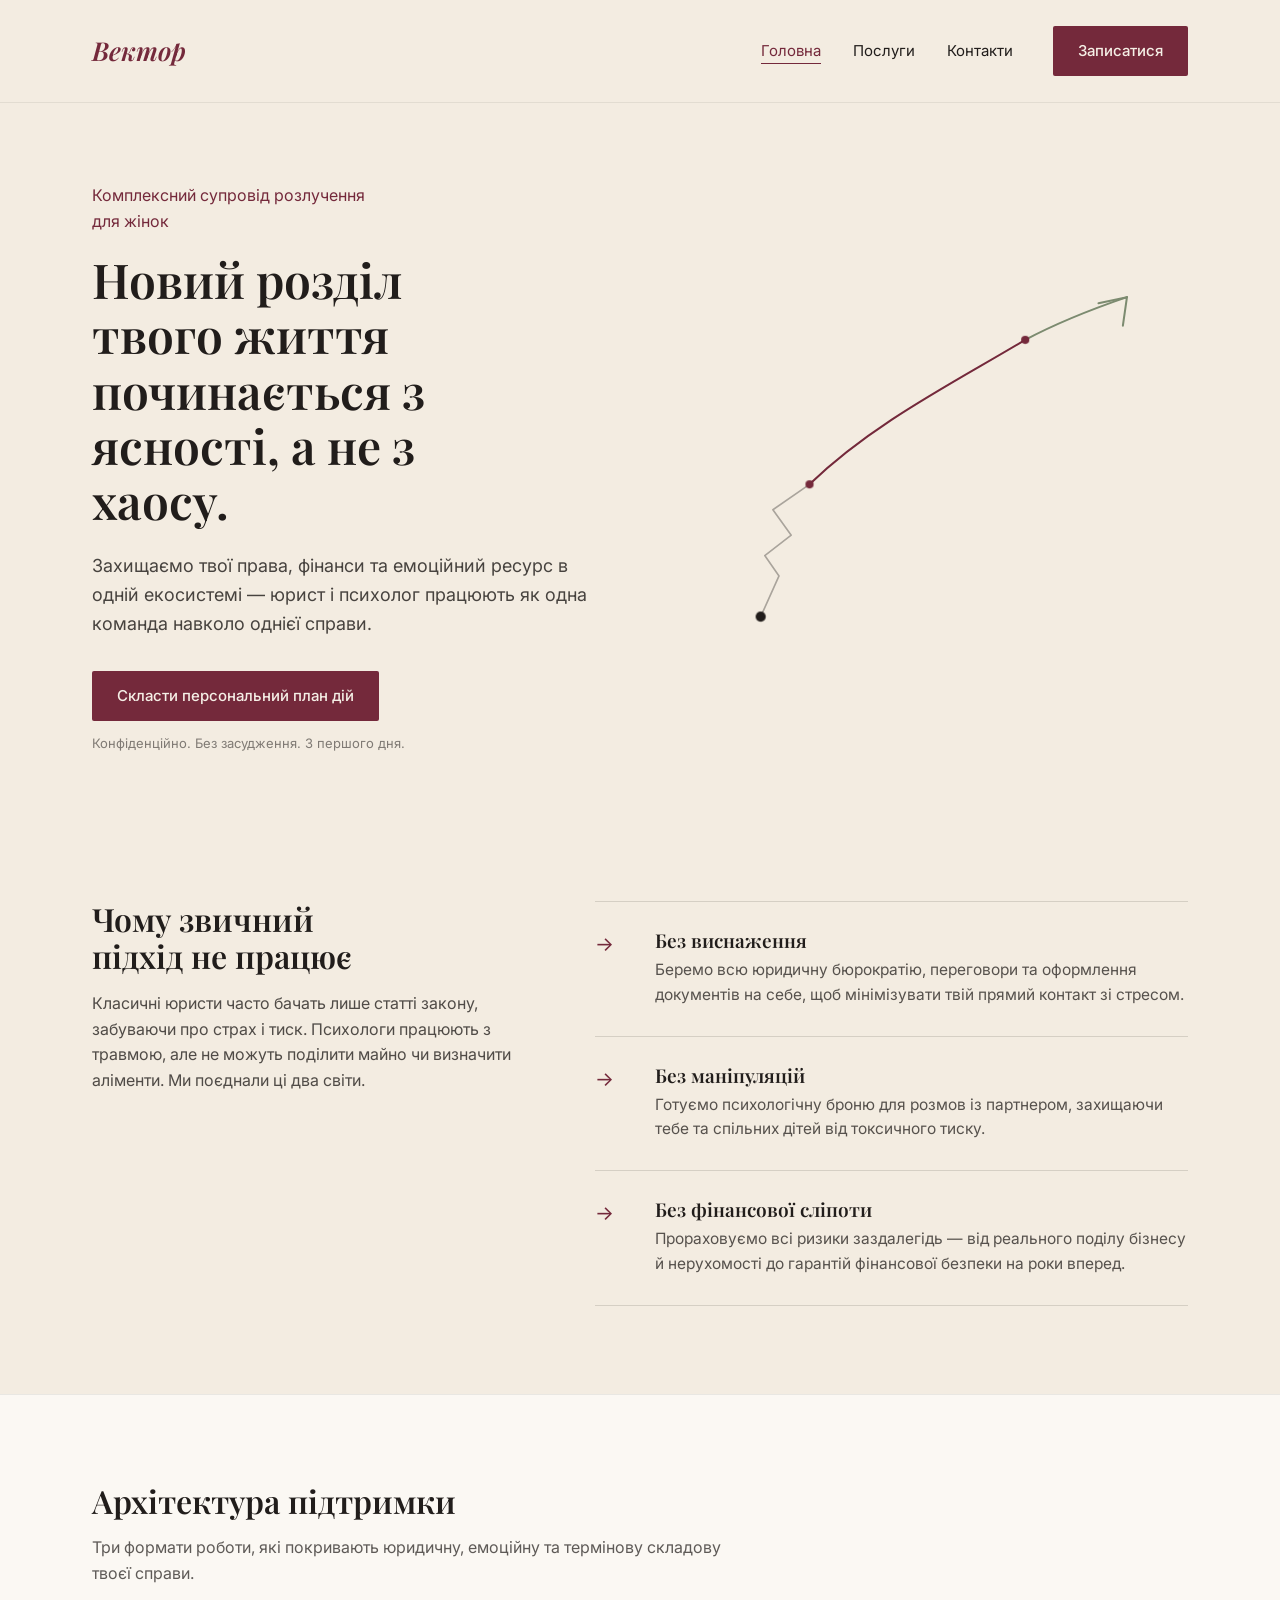
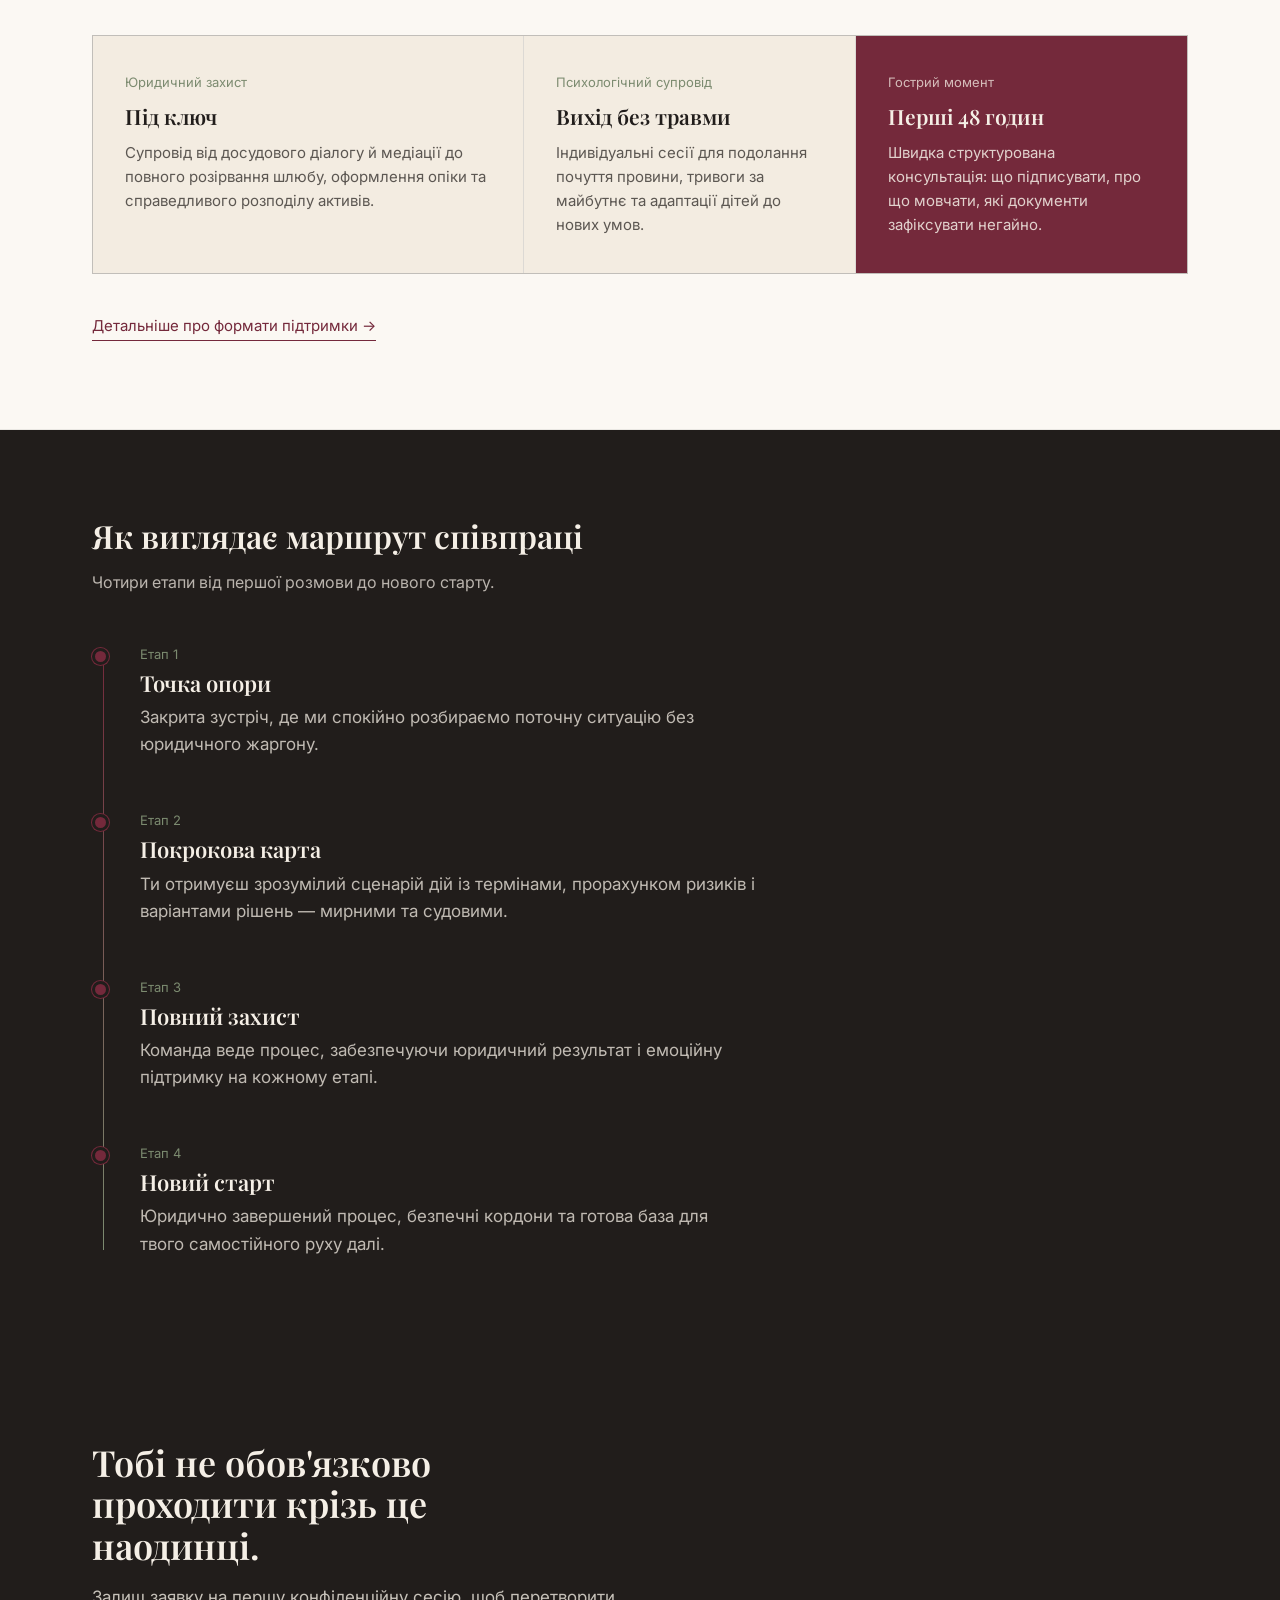
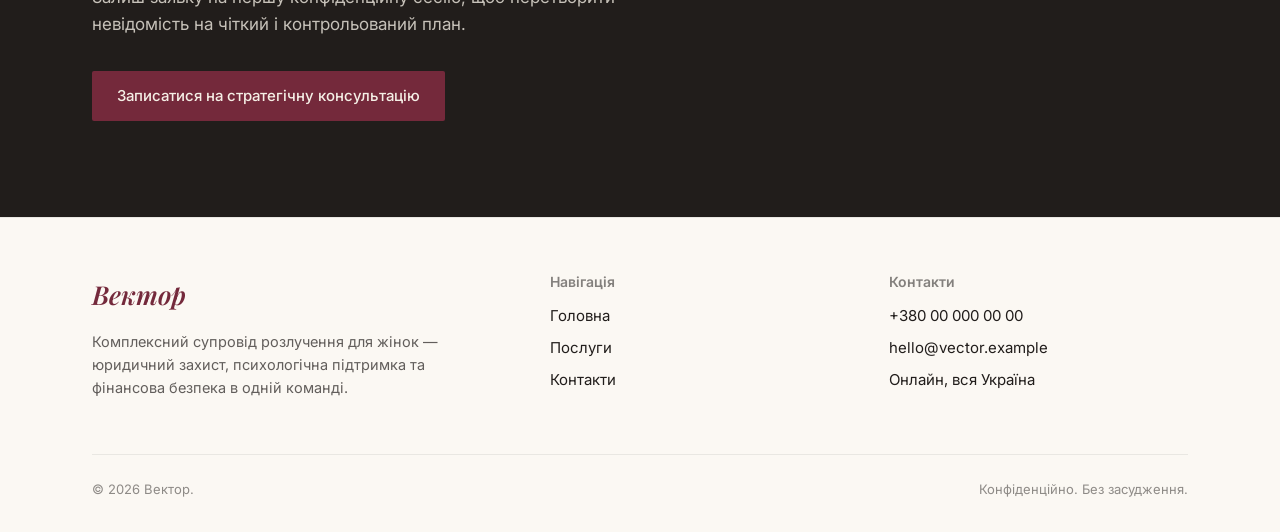
==== index.html @ d1794033 "Add files via upload" ====
<!DOCTYPE html>
<html lang="uk">
<head>
<meta charset="UTF-8">
<meta name="viewport" content="width=device-width, initial-scale=1.0">
<title>Вектор — Супровід розлучення для жінок</title>
<meta name="description" content="Вектор — комплексний супровід розлучення для жінок: юридичний захист, психологічна підтримка та фінансова безпека в одній команді.">
<link rel="stylesheet" href="css/style.css">
<link rel="icon" type="image/x-icon" href="favicon.ico">
<link rel="icon" type="image/png" sizes="32x32" href="favicon-32.png">
<link rel="icon" type="image/png" sizes="192x192" href="favicon-192.png">
<link rel="apple-touch-icon" href="apple-touch-icon.png">
</head>
<body>

<header class="site-header">
  <div class="container">
    <a href="index.html" class="logo">Вектор</a>
    <nav class="nav">
      <ul class="nav-links">
        <li><a href="index.html" aria-current="page">Головна</a></li>
        <li><a href="services.html">Послуги</a></li>
        <li><a href="contacts.html">Контакти</a></li>
      </ul>
      <a href="contacts.html" class="btn btn-primary nav-cta-desktop">Записатися</a>
      <button class="nav-toggle" aria-label="Меню" aria-expanded="false">☰</button>
    </nav>
  </div>
</header>

<section class="hero">
  <div class="container">
    <div class="hero-grid">
      <div>
        <p class="hero-kicker">Комплексний супровід розлучення для жінок</p>
        <h1>Новий розділ твого життя починається з ясності, а не з хаосу.</h1>
        <p class="hero-lede">Захищаємо твої права, фінанси та емоційний ресурс в одній екосистемі — юрист і психолог працюють як одна команда навколо однієї справи.</p>
        <div class="hero-actions">
          <a href="contacts.html" class="btn btn-primary">Скласти персональний план дій</a>
          <span class="hero-microtext">Конфіденційно. Без засудження. З першого дня.</span>
        </div>
      </div>
      <div>
        <svg class="vector-graphic" viewBox="0 0 460 460" fill="none" xmlns="http://www.w3.org/2000/svg">
          <path class="v-rough" d="M40 380 L58 340 L44 320 L70 300 L52 275 L88 250" stroke="#211D1B" stroke-width="1.6" stroke-linecap="round" stroke-linejoin="round" opacity="0.35"/>
          <path class="v-line-1" d="M88 250 C 150 190, 230 150, 300 108" stroke="#74293B" stroke-width="2" stroke-linecap="round"/>
          <path class="v-line-2" d="M300 108 C 330 92, 365 78, 400 66" stroke="#7C8B70" stroke-width="2" stroke-linecap="round"/>
          <path class="v-arrow" d="M400 66 L 372 72 M400 66 L 396 94" stroke="#7C8B70" stroke-width="2" stroke-linecap="round"/>
          <circle class="v-dot" cx="40" cy="380" r="5" fill="#211D1B" opacity="0.35"/>
          <circle class="v-dot" cx="88" cy="250" r="4" fill="#74293B"/>
          <circle class="v-dot" cx="300" cy="108" r="4" fill="#74293B"/>
        </svg>
      </div>
    </div>
  </div>
</section>

<section class="section">
  <div class="container">
    <div class="philosophy-grid">
      <div class="philosophy-intro reveal">
        <h2>Чому звичний підхід не працює</h2>
        <p>Класичні юристи часто бачать лише статті закону, забуваючи про страх і тиск. Психологи працюють з травмою, але не можуть поділити майно чи визначити аліменти. Ми поєднали ці два світи.</p>
      </div>
      <div class="philosophy-list">
        <div class="philosophy-item reveal">
          <span class="mark">→</span>
          <div>
            <h3>Без виснаження</h3>
            <p>Беремо всю юридичну бюрократію, переговори та оформлення документів на себе, щоб мінімізувати твій прямий контакт зі стресом.</p>
          </div>
        </div>
        <div class="philosophy-item reveal reveal-delay-1">
          <span class="mark">→</span>
          <div>
            <h3>Без маніпуляцій</h3>
            <p>Готуємо психологічну броню для розмов із партнером, захищаючи тебе та спільних дітей від токсичного тиску.</p>
          </div>
        </div>
        <div class="philosophy-item reveal reveal-delay-2">
          <span class="mark">→</span>
          <div>
            <h3>Без фінансової сліпоти</h3>
            <p>Прораховуємо всі ризики заздалегідь — від реального поділу бізнесу й нерухомості до гарантій фінансової безпеки на роки вперед.</p>
          </div>
        </div>
      </div>
    </div>
  </div>
</section>

<section class="section section-alt">
  <div class="container">
    <div class="section-head reveal">
      <h2>Архітектура підтримки</h2>
      <p class="desc">Три формати роботи, які покривають юридичну, емоційну та термінову складову твоєї справи.</p>
    </div>
    <div class="services-teaser reveal">
      <div class="service-block">
        <span class="tag">Юридичний захист</span>
        <h3>Під ключ</h3>
        <p>Супровід від досудового діалогу й медіації до повного розірвання шлюбу, оформлення опіки та справедливого розподілу активів.</p>
      </div>
      <div class="service-block">
        <span class="tag">Психологічний супровід</span>
        <h3>Вихід без травми</h3>
        <p>Індивідуальні сесії для подолання почуття провини, тривоги за майбутнє та адаптації дітей до нових умов.</p>
      </div>
      <div class="service-block express">
        <span class="tag">Гострий момент</span>
        <h3>Перші 48 годин</h3>
        <p>Швидка структурована консультація: що підписувати, про що мовчати, які документи зафіксувати негайно.</p>
      </div>
    </div>
    <a href="services.html" class="teaser-link">Детальніше про формати підтримки →</a>
  </div>
</section>

<section class="section section-dark">
  <div class="container">
    <div class="section-head reveal">
      <h2>Як виглядає маршрут співпраці</h2>
      <p class="desc">Чотири етапи від першої розмови до нового старту.</p>
    </div>
    <div class="journey">
      <div class="journey-step">
        <span class="step-num">Етап 1</span>
        <h3>Точка опори</h3>
        <p>Закрита зустріч, де ми спокійно розбираємо поточну ситуацію без юридичного жаргону.</p>
      </div>
      <div class="journey-step">
        <span class="step-num">Етап 2</span>
        <h3>Покрокова карта</h3>
        <p>Ти отримуєш зрозумілий сценарій дій із термінами, прорахунком ризиків і варіантами рішень — мирними та судовими.</p>
      </div>
      <div class="journey-step">
        <span class="step-num">Етап 3</span>
        <h3>Повний захист</h3>
        <p>Команда веде процес, забезпечуючи юридичний результат і емоційну підтримку на кожному етапі.</p>
      </div>
      <div class="journey-step">
        <span class="step-num">Етап 4</span>
        <h3>Новий старт</h3>
        <p>Юридично завершений процес, безпечні кордони та готова база для твого самостійного руху далі.</p>
      </div>
    </div>
  </div>
</section>

<div class="cta-banner">
  <div class="container reveal">
    <h2>Тобі не обов'язково проходити крізь це наодинці.</h2>
    <p>Залиш заявку на першу конфіденційну сесію, щоб перетворити невідомість на чіткий і контрольований план.</p>
    <a href="contacts.html" class="btn btn-primary" style="margin-top:16px;">Записатися на стратегічну консультацію</a>
  </div>
</div>

<footer class="site-footer">
  <div class="container">
    <div class="footer-grid">
      <div>
        <a href="index.html" class="logo">Вектор</a>
        <p style="margin-top:14px;">Комплексний супровід розлучення для жінок — юридичний захист, психологічна підтримка та фінансова безпека в одній команді.</p>
      </div>
      <div>
        <h4>Навігація</h4>
        <ul>
          <li><a href="index.html">Головна</a></li>
          <li><a href="services.html">Послуги</a></li>
          <li><a href="contacts.html">Контакти</a></li>
        </ul>
      </div>
      <div>
        <h4>Контакти</h4>
        <ul>
          <li><a href="tel:+380000000000">+380 00 000 00 00</a></li>
          <li><a href="mailto:hello@vector.example">hello@vector.example</a></li>
          <li>Онлайн, вся Україна</li>
        </ul>
      </div>
    </div>
    <div class="footer-bottom">
      <span>© 2026 Вектор.</span>
      <span>Конфіденційно. Без засудження.</span>
    </div>
  </div>
</footer>

<script src="js/script.js"></script>
</body>
</html>
---- css/style.css ----
@import url('https://fonts.googleapis.com/css2?family=Playfair+Display:ital,wght@0,500;0,600;0,700;1,500;1,600&family=Inter:wght@400;500;600&display=swap');

:root {
  --ink: #211d1b;
  --wine: #74293b;
  --wine-dark: #5a1f2e;
  --sage: #7c8b70;
  --sand: #f3ece1;
  --paper: #fbf8f3;
  --line: rgba(33, 29, 27, 0.14);
  --line-soft: rgba(33, 29, 27, 0.08);
  --cream-text: #f5efe6;
}

* { box-sizing: border-box; }
html { scroll-behavior: smooth; }

body {
  margin: 0;
  background: var(--sand);
  color: var(--ink);
  font-family: 'Inter', -apple-system, BlinkMacSystemFont, sans-serif;
  font-size: 17px;
  line-height: 1.6;
  -webkit-font-smoothing: antialiased;
}

h1, h2, h3, h4 {
  font-family: 'Playfair Display', Georgia, serif;
  font-weight: 600;
  line-height: 1.15;
  margin: 0 0 0.5em;
  color: var(--ink);
}

p { margin: 0 0 1em; }
a { color: inherit; text-decoration: none; }

.container { max-width: 1160px; margin: 0 auto; padding: 0 32px; }
img { max-width: 100%; display: block; }

/* ---------- Header ---------- */

.site-header {
  padding: 26px 0;
  border-bottom: 1px solid var(--line-soft);
  background: var(--sand);
  position: sticky;
  top: 0;
  z-index: 50;
}

.site-header .container { display: flex; align-items: center; justify-content: space-between; }

.logo {
  font-family: 'Playfair Display', serif;
  font-style: italic;
  font-weight: 600;
  font-size: 26px;
  color: var(--wine);
}

.nav { display: flex; align-items: center; gap: 40px; }
.nav-links { list-style: none; display: flex; gap: 32px; margin: 0; padding: 0; font-size: 15px; }
.nav-links a { position: relative; padding-bottom: 4px; transition: color 0.2s ease; }
.nav-links a:hover { color: var(--wine); }
.nav-links a[aria-current="page"] { color: var(--wine); }
.nav-links a[aria-current="page"]::after {
  content: ''; position: absolute; left: 0; right: 0; bottom: 0; height: 1px; background: var(--wine);
}

.btn {
  display: inline-flex; align-items: center; gap: 8px;
  padding: 12px 24px; border-radius: 2px; font-size: 15px; font-weight: 500;
  cursor: pointer; border: 1px solid transparent;
  transition: background 0.2s ease, color 0.2s ease, border-color 0.2s ease, transform 0.2s ease;
}
.btn-primary { background: var(--wine); color: var(--cream-text); }
.btn-primary:hover { background: var(--wine-dark); transform: translateY(-1px); }
.btn-ghost { border-color: var(--ink); color: var(--ink); }
.btn-ghost:hover { background: var(--ink); color: var(--cream-text); }

.nav-toggle { display: none; background: none; border: none; font-size: 24px; cursor: pointer; }

/* ---------- Hero ---------- */

.hero { padding: 80px 0 60px; position: relative; overflow: hidden; }
.hero-grid { display: grid; grid-template-columns: 1.1fr 0.9fr; gap: 56px; align-items: center; }

.hero-kicker { font-size: 16px; color: var(--wine); margin-bottom: 18px; max-width: 30ch; }
.hero h1 {
  font-size: 48px; max-width: 14ch; margin-bottom: 24px;
  opacity: 0; transform: translateY(14px);
  animation: heroRise 0.8s ease 0.15s forwards;
}
.hero-lede {
  font-size: 18px; max-width: 46ch; color: rgba(33,29,27,0.82); margin-bottom: 32px;
  opacity: 0; transform: translateY(14px);
  animation: heroRise 0.8s ease 0.35s forwards;
}
.hero-actions {
  display: flex; flex-direction: column; align-items: flex-start; gap: 12px;
  opacity: 0; transform: translateY(14px);
  animation: heroRise 0.8s ease 0.5s forwards;
}
.hero-microtext { font-size: 13px; color: rgba(33,29,27,0.55); }

@keyframes heroRise {
  to { opacity: 1; transform: translateY(0); }
}

.vector-graphic { width: 100%; height: auto; }
.vector-graphic path { stroke-dasharray: 700; stroke-dashoffset: 700; animation: drawLine 1.8s ease forwards; }
.vector-graphic .v-rough { animation-delay: 0.1s; }
.vector-graphic .v-line-1 { animation-delay: 0.5s; }
.vector-graphic .v-line-2 { animation-delay: 1.1s; }
.vector-graphic .v-arrow { animation-delay: 1.4s; stroke-dasharray: 60; stroke-dashoffset: 60; }
.vector-graphic .v-dot { opacity: 0; animation: dotIn 0.4s ease forwards; }
.vector-graphic circle.v-dot:nth-of-type(1) { animation-delay: 0.1s; }
.vector-graphic circle.v-dot:nth-of-type(2) { animation-delay: 0.6s; }
.vector-graphic circle.v-dot:nth-of-type(3) { animation-delay: 1.2s; }

@keyframes drawLine { to { stroke-dashoffset: 0; } }
@keyframes dotIn { to { opacity: 1; } }

/* ---------- Scroll reveal ---------- */

.reveal { opacity: 0; transform: translateY(24px); transition: opacity 0.7s ease, transform 0.7s ease; }
.reveal.is-visible { opacity: 1; transform: translateY(0); }
.reveal-delay-1.is-visible { transition-delay: 0.08s; }
.reveal-delay-2.is-visible { transition-delay: 0.16s; }
.reveal-delay-3.is-visible { transition-delay: 0.24s; }

/* ---------- Sections ---------- */

.section { padding: 88px 0; }
.section-alt { background: var(--paper); border-top: 1px solid var(--line-soft); border-bottom: 1px solid var(--line-soft); }
.section-dark { background: var(--ink); color: var(--cream-text); }
.section-dark h2, .section-dark h3 { color: var(--cream-text); }

.philosophy-grid { display: grid; grid-template-columns: 0.85fr 1.15fr; gap: 64px; }
.philosophy-intro h2 { font-size: 32px; max-width: 16ch; }
.philosophy-intro p { color: rgba(33,29,27,0.78); font-size: 16px; }

.philosophy-list { border-top: 1px solid var(--line); }
.philosophy-item {
  display: grid; grid-template-columns: 40px 1fr; gap: 20px; padding: 28px 0;
  border-bottom: 1px solid var(--line);
  transition: padding-left 0.3s ease;
}
.philosophy-item:hover { padding-left: 8px; }
.philosophy-item .mark {
  color: var(--wine); font-size: 20px; line-height: 1.4;
  display: inline-block; transition: transform 0.3s ease;
}
.philosophy-item:hover .mark { transform: translateX(6px); }
.philosophy-item h3 { font-size: 19px; margin-bottom: 6px; }
.philosophy-item p { color: rgba(33,29,27,0.75); font-size: 15.5px; margin: 0; }

.section-head { max-width: 60ch; margin-bottom: 48px; }
.section-head h2 { font-size: 32px; }
.section-head .desc { color: rgba(33,29,27,0.72); font-size: 16px; }
.section-dark .section-head .desc { color: rgba(245,239,230,0.72); }

.services-teaser { display: grid; grid-template-columns: 1.3fr 1fr 1fr; gap: 1px; background: var(--line); border: 1px solid var(--line); }
.service-block { background: var(--sand); padding: 36px 32px; transition: background 0.3s ease; }
.service-block:hover { background: var(--paper); }
.service-block.express { background: var(--wine); color: var(--cream-text); }
.service-block.express:hover { background: var(--wine-dark); }
.service-block.express h3 { color: var(--cream-text); }
.service-block.express .tag { color: rgba(245,239,230,0.75); }
.service-block .tag { font-size: 13px; color: var(--sage); margin-bottom: 12px; display: block; }
.service-block h3 { font-size: 21px; margin-bottom: 12px; }
.service-block p { font-size: 15px; color: rgba(33,29,27,0.72); margin: 0; }
.service-block.express p { color: rgba(245,239,230,0.85); }

.teaser-link { margin-top: 40px; display: inline-flex; gap: 8px; font-size: 15px; color: var(--wine); border-bottom: 1px solid var(--wine); padding-bottom: 2px; transition: gap 0.2s ease; }
.teaser-link:hover { gap: 14px; }

/* ---------- Journey / timeline ---------- */

.journey { position: relative; padding-left: 48px; }
.journey::before {
  content: ''; position: absolute; left: 11px; top: 8px; width: 1px;
  background: linear-gradient(180deg, var(--wine), var(--sage));
  height: 0%;
  transition: height 1.2s ease;
}
.journey.in-view::before { height: calc(100% - 16px); }

.journey-step { position: relative; padding-bottom: 52px; }
.journey-step:last-child { padding-bottom: 0; }
.journey-step::before {
  content: ''; position: absolute; left: -48px; top: 4px; width: 11px; height: 11px; border-radius: 50%;
  background: var(--wine); border: 3px solid var(--ink); box-shadow: 0 0 0 1px var(--wine);
  transform: scale(0); transition: transform 0.4s ease;
}
.journey.in-view .journey-step::before { transform: scale(1); }
.journey-step:nth-child(1)::before { transition-delay: 0.1s; }
.journey-step:nth-child(2)::before { transition-delay: 0.5s; }
.journey-step:nth-child(3)::before { transition-delay: 0.9s; }
.journey-step:nth-child(4)::before { transition-delay: 1.3s; }

.journey-step .step-num { font-size: 13px; color: var(--sage); margin-bottom: 6px; display: block; }
.journey-step h3 { font-size: 22px; margin-bottom: 8px; }
.journey-step p { color: rgba(245,239,230,0.75); max-width: 56ch; margin: 0; }

/* ---------- CTA banner ---------- */

.cta-banner { background: var(--ink); color: var(--cream-text); padding: 96px 0; text-align: left; }
.cta-banner h2 { color: var(--cream-text); font-size: 36px; max-width: 20ch; }
.cta-banner p { max-width: 50ch; color: rgba(245,239,230,0.78); font-size: 17px; }

/* ---------- Footer ---------- */

.site-footer { padding: 56px 0 32px; background: var(--paper); border-top: 1px solid var(--line-soft); }
.footer-grid { display: grid; grid-template-columns: 1.4fr 1fr 1fr; gap: 40px; margin-bottom: 40px; }
.footer-grid h4 { font-family: 'Inter', sans-serif; font-weight: 600; font-size: 14px; margin-bottom: 14px; color: rgba(33,29,27,0.55); }
.footer-grid ul { list-style: none; padding: 0; margin: 0; display: flex; flex-direction: column; gap: 8px; font-size: 15px; }
.footer-grid p { color: rgba(33,29,27,0.7); font-size: 14.5px; max-width: 40ch; }
.footer-bottom { display: flex; justify-content: space-between; font-size: 13px; color: rgba(33,29,27,0.5); border-top: 1px solid var(--line-soft); padding-top: 24px; }

/* ---------- Page hero ---------- */

.page-hero { padding: 64px 0 56px; border-bottom: 1px solid var(--line-soft); }
.page-hero .kicker { color: var(--wine); font-size: 15px; margin-bottom: 14px; }
.page-hero h1 { font-size: 40px; max-width: 20ch; }
.page-hero .desc { font-size: 17px; max-width: 55ch; color: rgba(33,29,27,0.75); }

/* ---------- Services detail rows ---------- */

.service-detail { display: grid; grid-template-columns: 0.5fr 1.5fr; gap: 48px; padding: 56px 0; border-bottom: 1px solid var(--line); }
.service-detail:first-child { padding-top: 0; }
.service-detail:last-child { border-bottom: none; }
.service-detail .label-col .tag { color: var(--sage); font-size: 14px; display: block; margin-bottom: 10px; }
.service-detail .label-col h3 { font-size: 26px; }
.service-detail .body-col p { font-size: 16px; color: rgba(33,29,27,0.78); }
.service-detail .body-col ul { margin: 20px 0 0; padding: 0; list-style: none; }
.service-detail .body-col li { position: relative; padding-left: 22px; margin-bottom: 12px; font-size: 15.5px; color: rgba(33,29,27,0.82); }
.service-detail .body-col li::before { content: ''; position: absolute; left: 0; top: 9px; width: 10px; height: 1px; background: var(--wine); }

/* ---------- Contact page ---------- */

.contact-grid { display: grid; grid-template-columns: 0.9fr 1.1fr; gap: 64px; padding: 72px 0 96px; }
.contact-info .item { margin-bottom: 28px; }
.contact-info .item .label { font-size: 13px; color: var(--sage); margin-bottom: 4px; }
.contact-info .item .value { font-size: 18px; }
.contact-info .note { margin-top: 40px; padding: 20px; background: var(--paper); border: 1px solid var(--line); font-size: 14.5px; color: rgba(33,29,27,0.7); }

.form-card { background: var(--ink); color: var(--cream-text); padding: 40px; border-radius: 2px; }
.form-card h3 { color: var(--cream-text); font-size: 22px; margin-bottom: 8px; }
.form-card .sub { color: rgba(245,239,230,0.65); font-size: 14.5px; margin-bottom: 28px; }
.field { margin-bottom: 20px; }
.field label { display: block; font-size: 13px; color: rgba(245,239,230,0.7); margin-bottom: 6px; }
.field input, .field textarea {
  width: 100%; padding: 12px 14px; background: rgba(245,239,230,0.08);
  border: 1px solid rgba(245,239,230,0.25); border-radius: 2px; color: var(--cream-text);
  font-family: 'Inter', sans-serif; font-size: 15px; transition: border-color 0.2s ease;
}
.field input:focus, .field textarea:focus { outline: none; border-color: var(--sage); }
.field textarea { resize: vertical; min-height: 100px; }
.field input::placeholder, .field textarea::placeholder { color: rgba(245,239,230,0.4); }
.form-note { font-size: 13px; color: rgba(245,239,230,0.5); margin-top: 16px; }

/* ---------- Responsive ---------- */

@media (max-width: 860px) {
  .hero-grid, .philosophy-grid, .contact-grid { grid-template-columns: 1fr; }
  .services-teaser { grid-template-columns: 1fr; }
  .service-detail { grid-template-columns: 1fr; gap: 16px; }
  .footer-grid { grid-template-columns: 1fr; gap: 28px; }
  .nav-links, .nav-cta-desktop { display: none; }
  .nav-toggle { display: block; }
  .hero h1 { font-size: 36px; }
  .cta-banner h2 { font-size: 28px; }
}
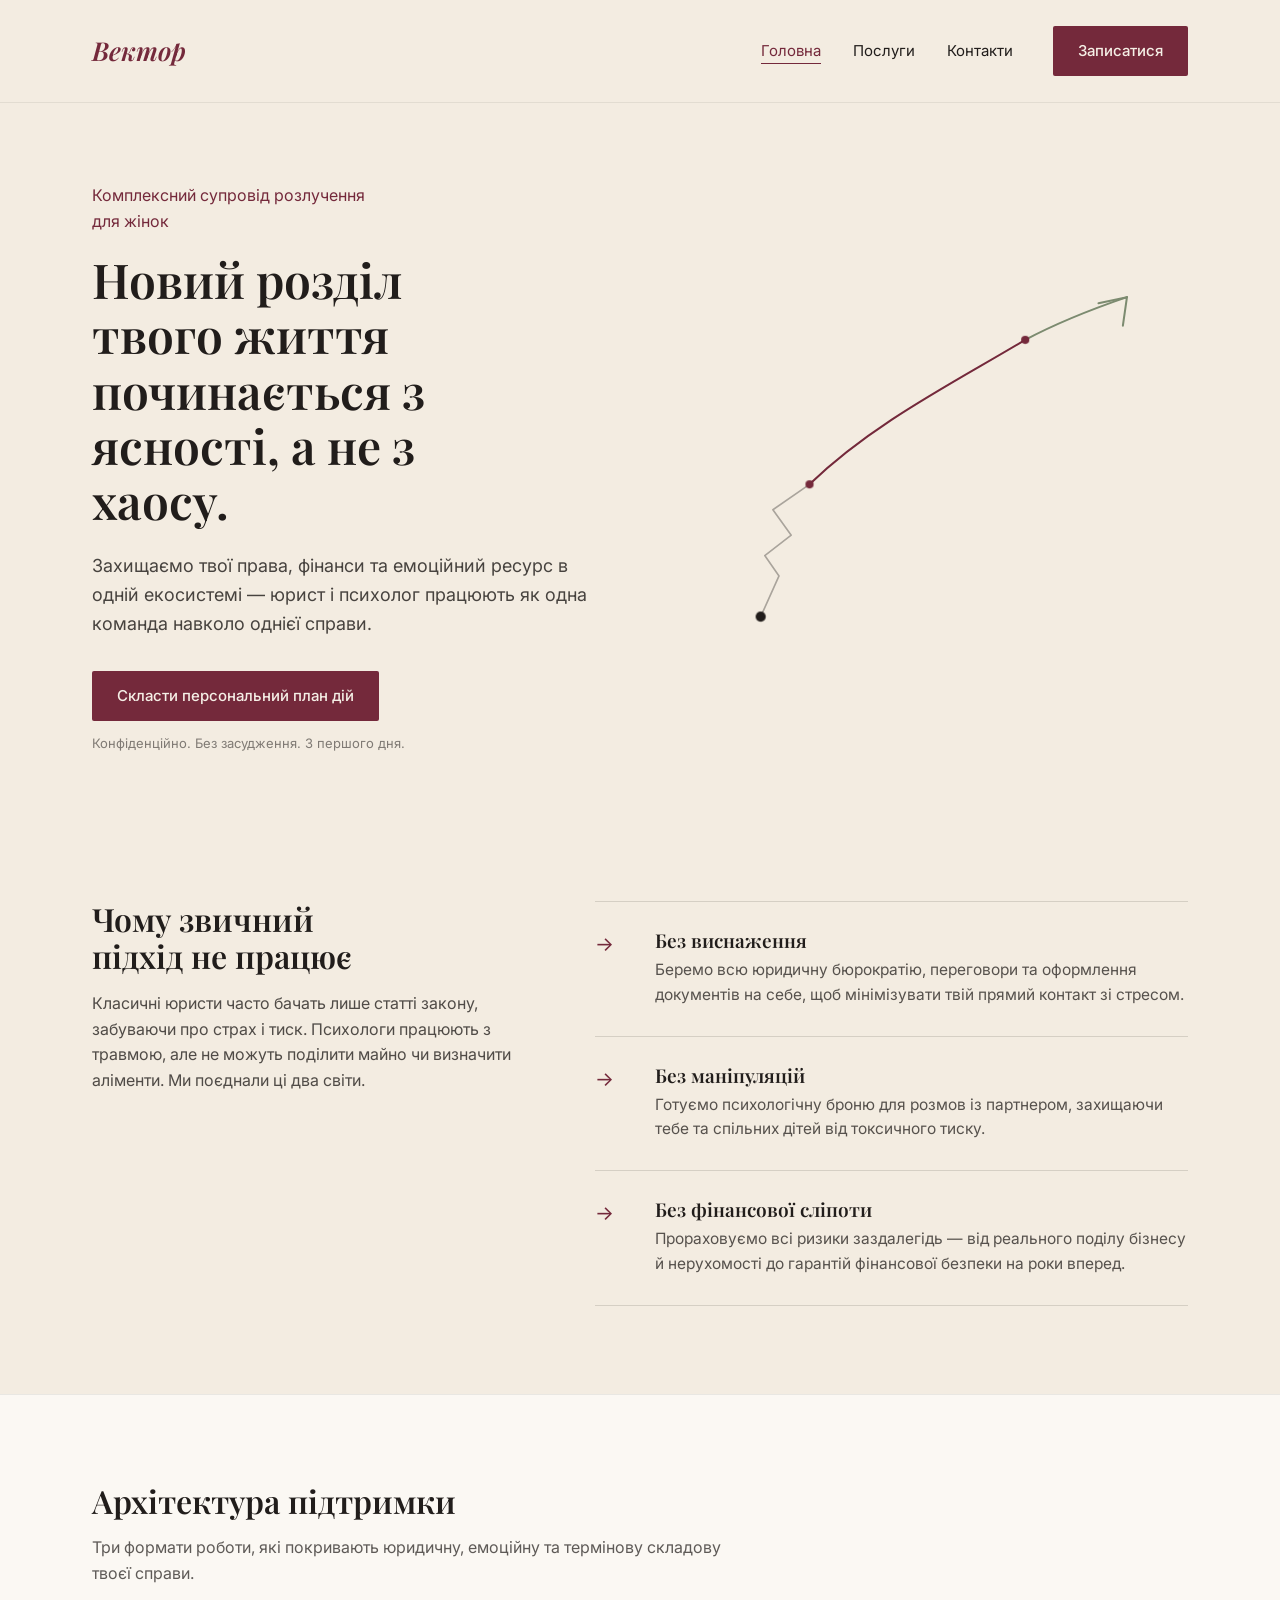
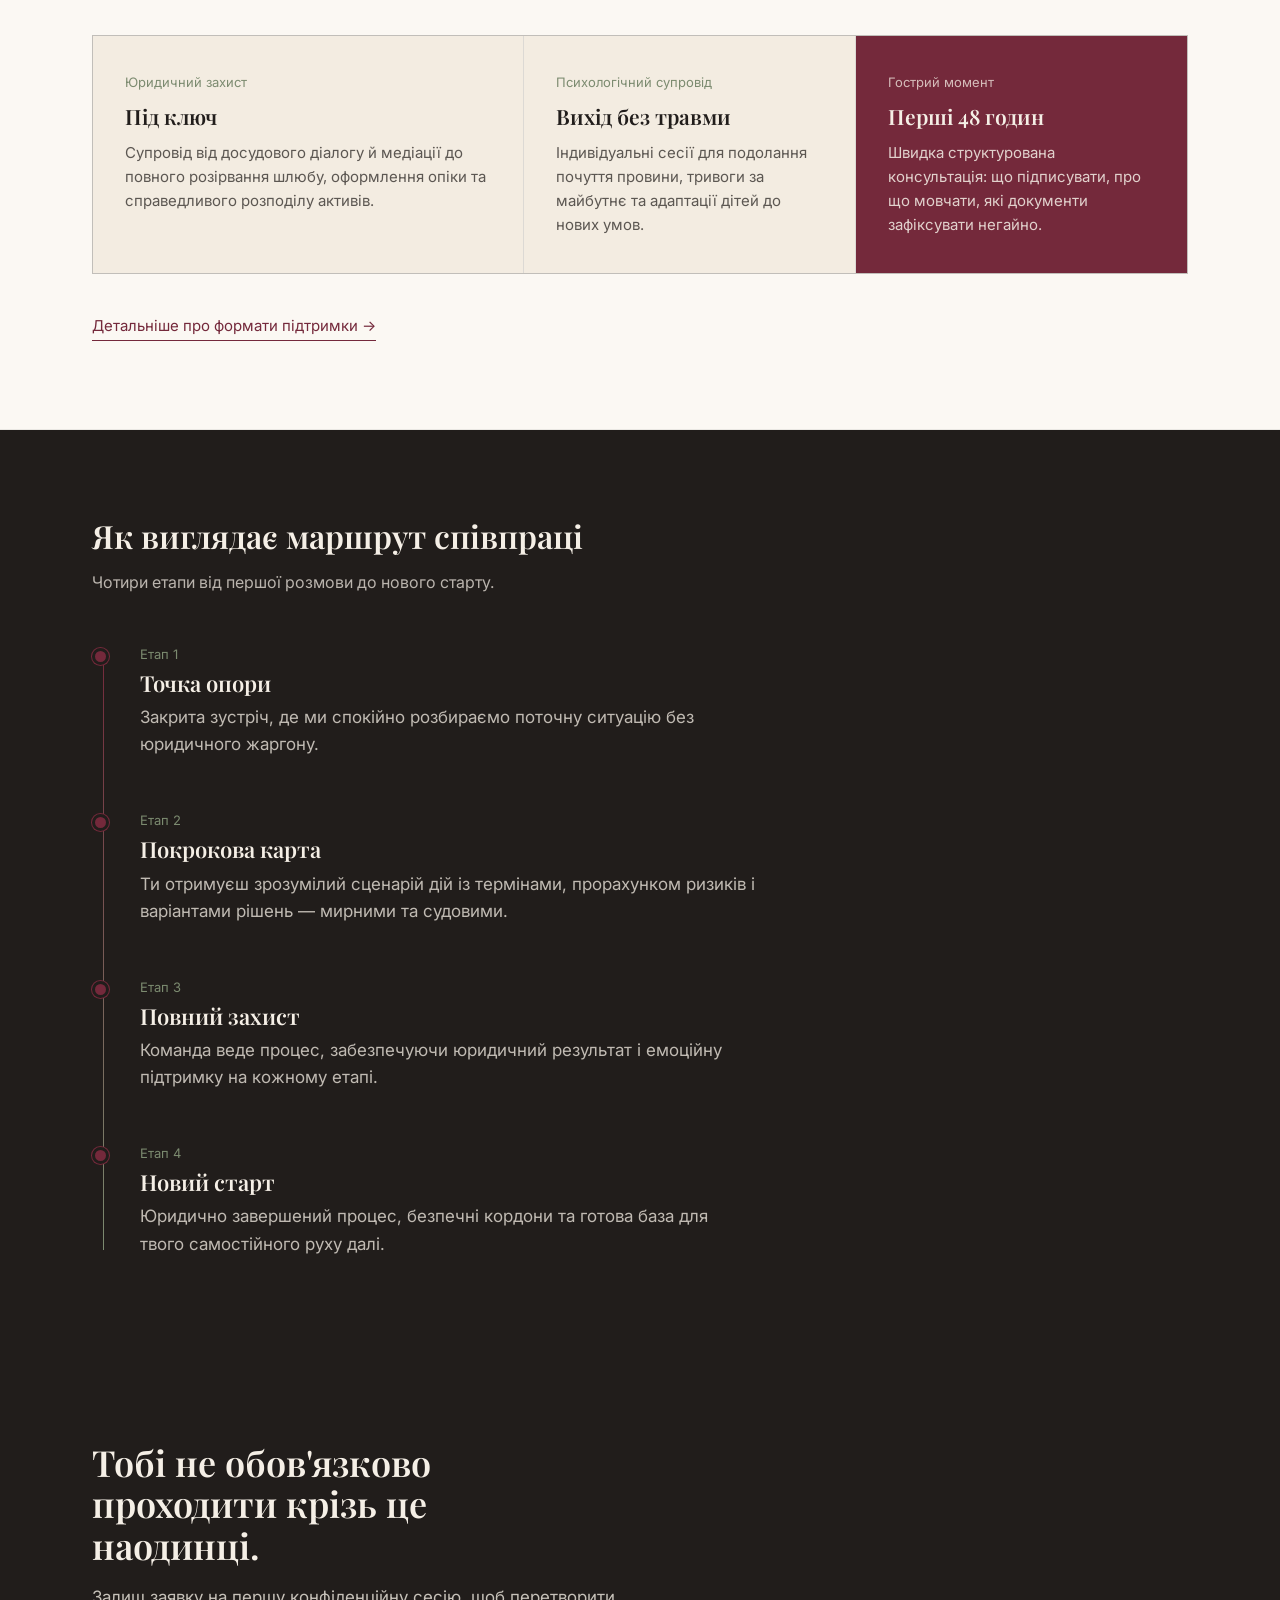
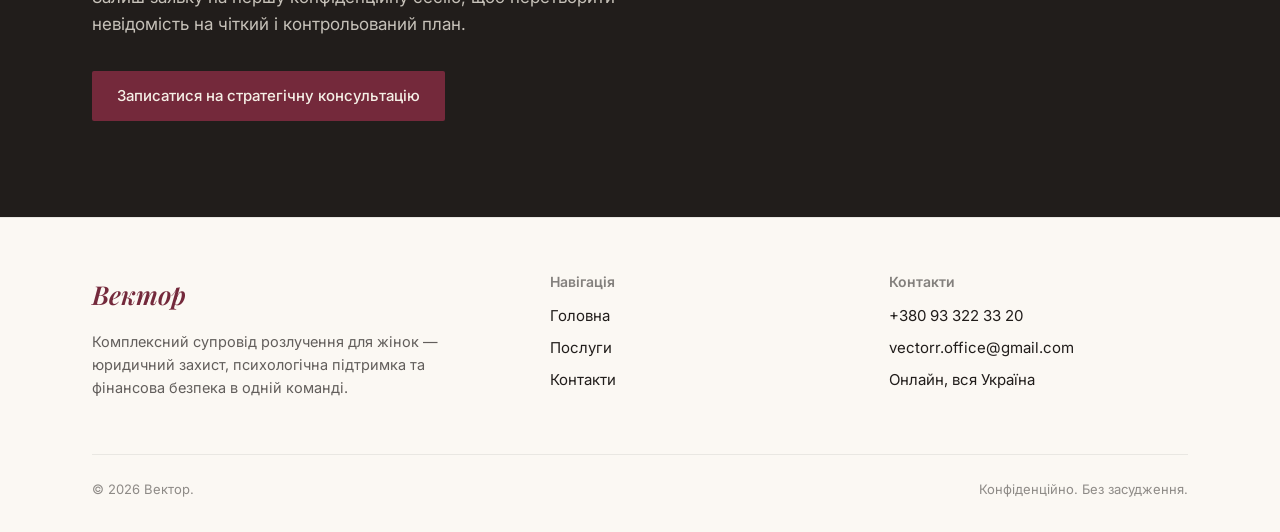
==== commit c72a8be1: "Update index.html" ====
--- a/index.html
+++ b/index.html
@@ -1,3 +1,4 @@
+
 <!DOCTYPE html>
 <html lang="uk">
 <head>
@@ -173,8 +174,8 @@
       <div>
         <h4>Контакти</h4>
         <ul>
-          <li><a href="tel:+380000000000">+380 00 000 00 00</a></li>
-          <li><a href="mailto:hello@vector.example">hello@vector.example</a></li>
+          <li><a href="tel:+380933223320">+380 93 322 33 20</a></li>
+          <li><a href="mailto:vectorr.office@gmail.com">vectorr.office@gmail.com</a></li>
           <li>Онлайн, вся Україна</li>
         </ul>
       </div>
--- a/css/style.css
+++ b/css/style.css
@@ -262,6 +262,9 @@
 .field input::placeholder, .field textarea::placeholder { color: rgba(245,239,230,0.4); }
 .form-note { font-size: 13px; color: rgba(245,239,230,0.5); margin-top: 16px; }
 
+.hs-form-wrapper { background: var(--cream-text); padding: 24px; border-radius: 2px; }
+.hs-form-wrapper * { color: var(--ink) !important; }
+
 /* ---------- Responsive ---------- */
 
 @media (max-width: 860px) {
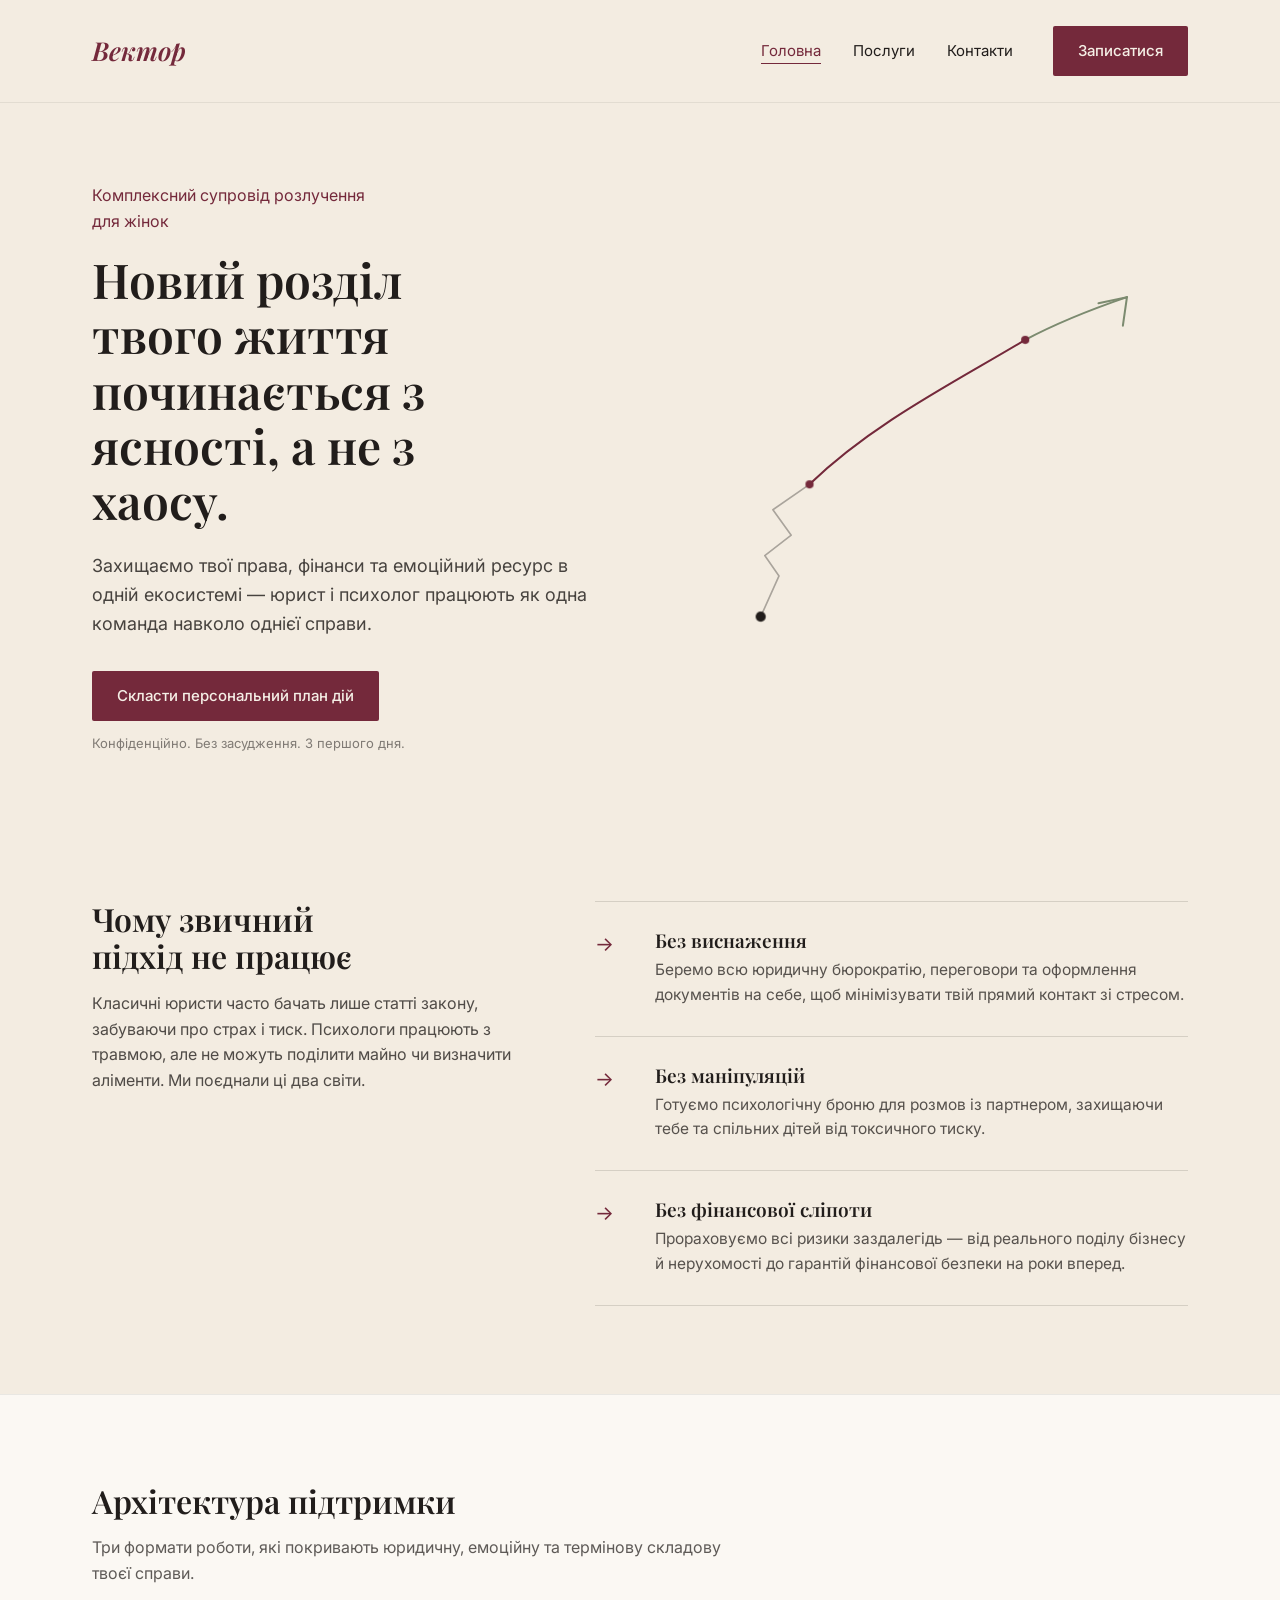
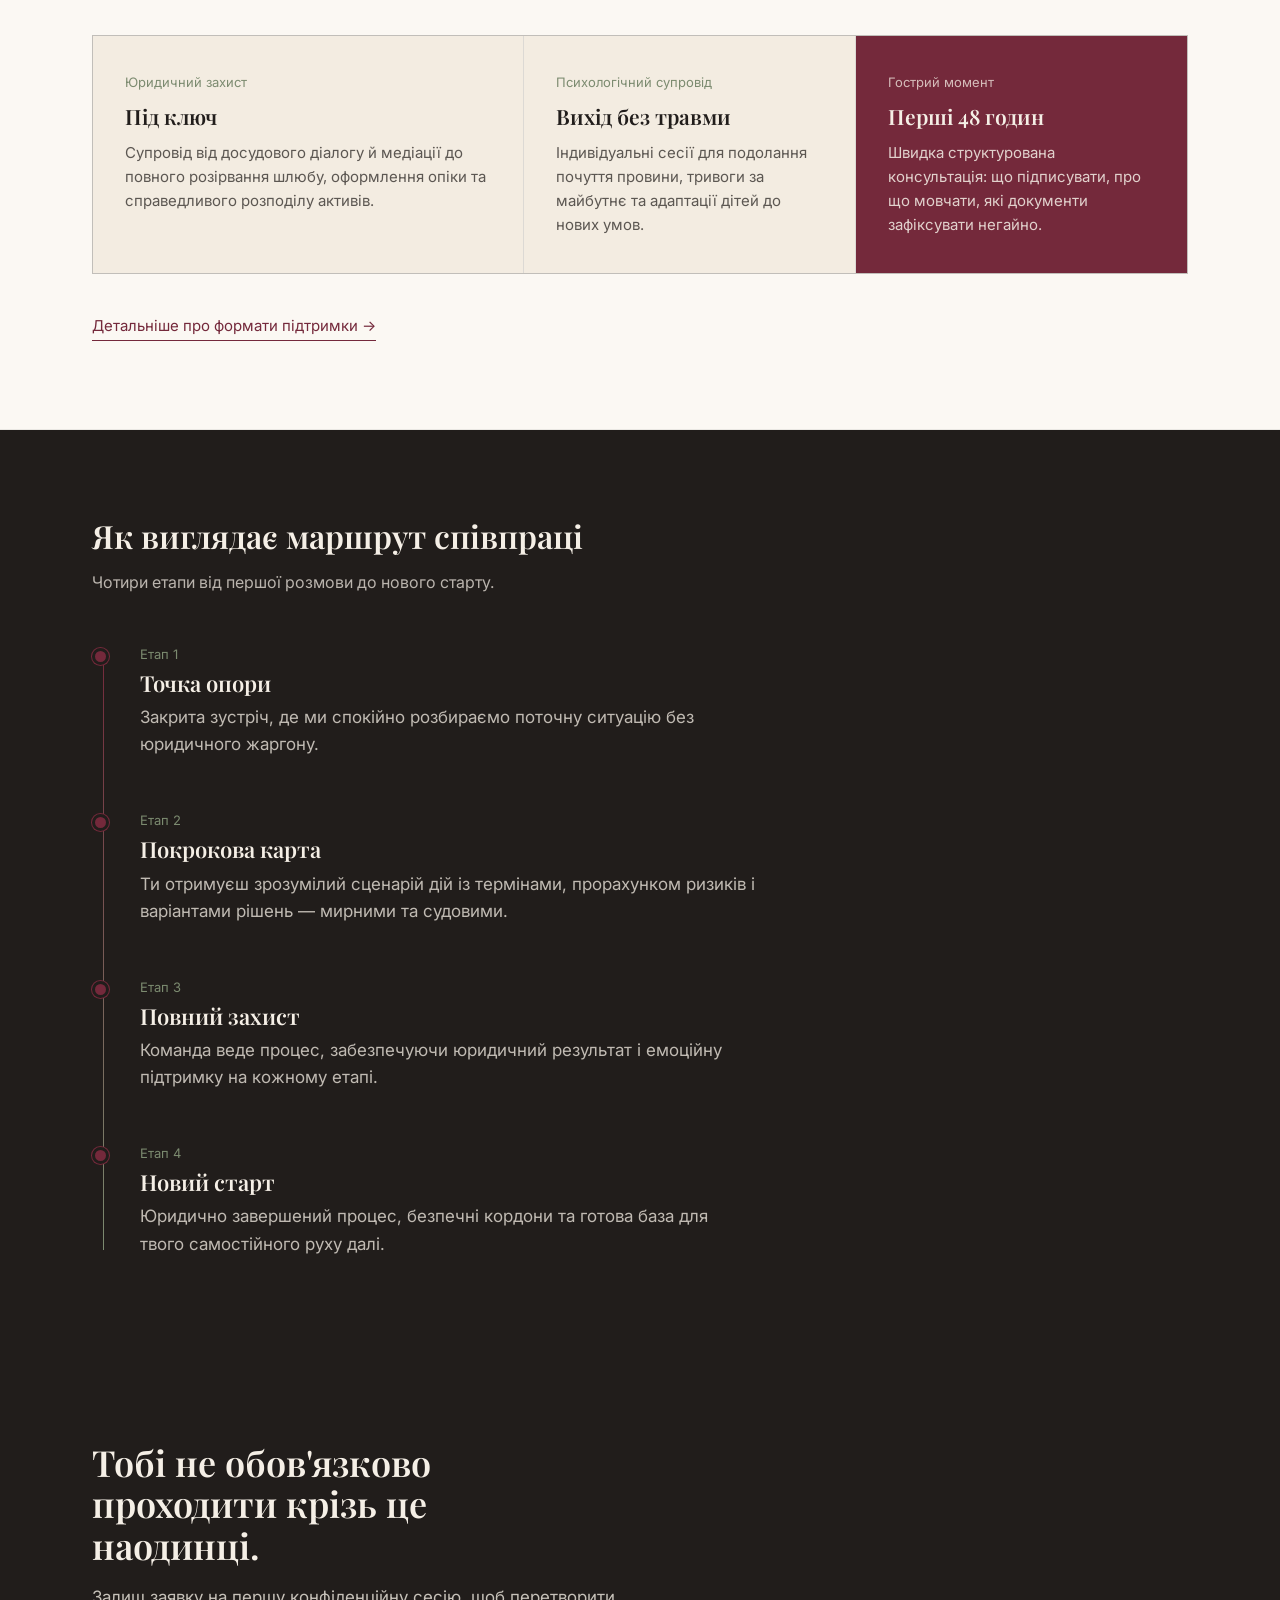
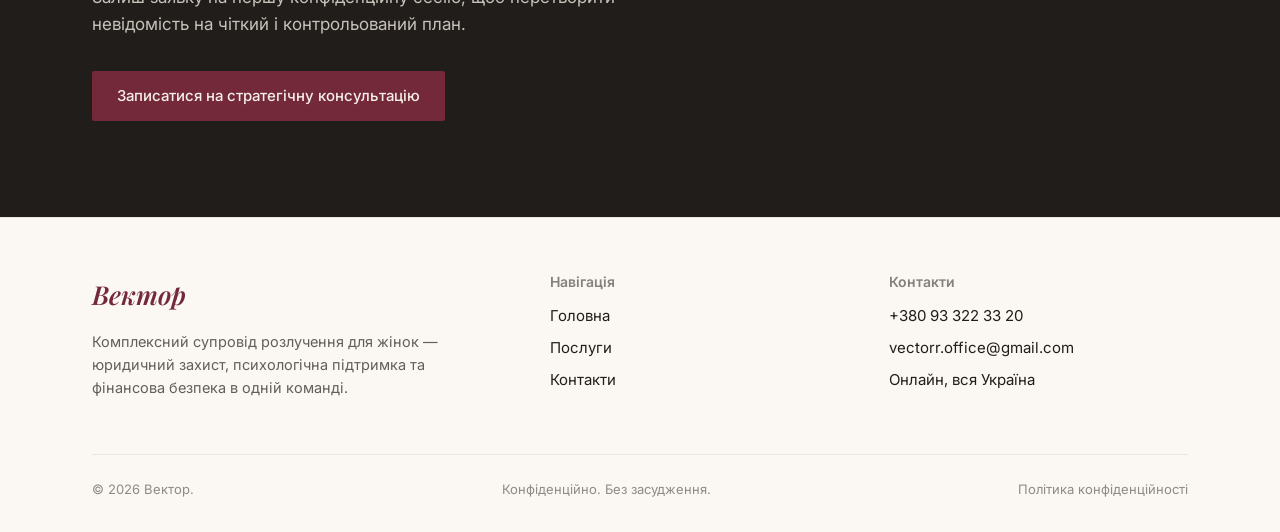
==== commit 6f62fbde: "Update index.html" ====
--- a/index.html
+++ b/index.html
@@ -183,6 +183,7 @@
     <div class="footer-bottom">
       <span>© 2026 Вектор.</span>
       <span>Конфіденційно. Без засудження.</span>
+      <span><a href="privacy-policy.html">Політика конфіденційності</a></span>
     </div>
   </div>
 </footer>
